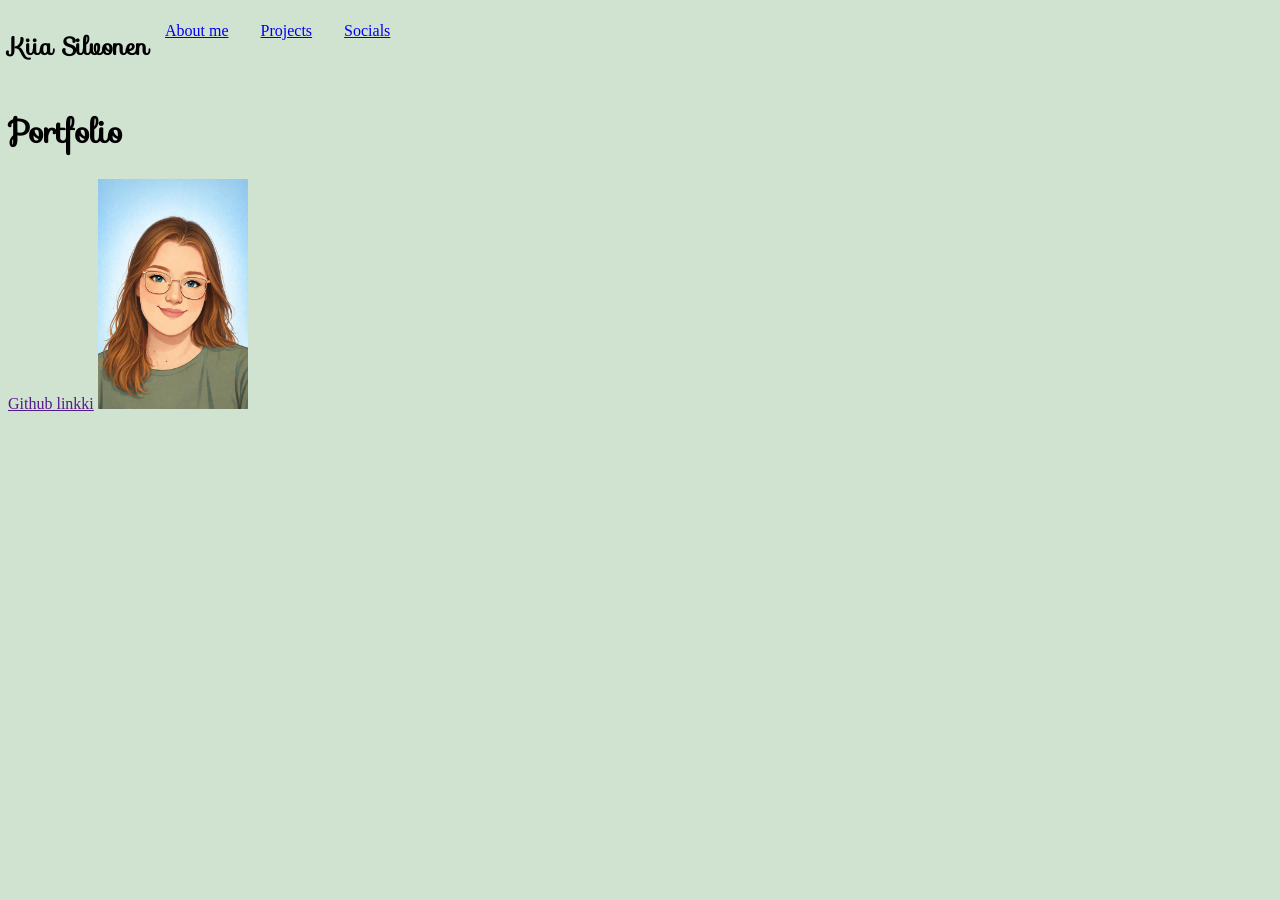
==== index.html @ 81e06928 "Setting up" ====
<!DOCTYPE html>
<html>
    <head>
        <title>KJKS</title>
        <link rel="stylesheet" href="css/main.css">
        <link rel="stylesheet" href="https://fonts.googleapis.com/css?family=Sofia">
    </head>
    <body>
        <nav class="navbar">
           <h1>Kiia Silvonen</h1>
           <ul>
            <li><a href="about.html">About me</a></li>
            <li><a href="projects.html">Projects</a></li>
            <li><a href="socials.html">Socials</a></li>
           </ul>
        </nav>
        <h1>Portfolio</h1>
        <a href="">Github linkki</a>
        <img src="profilePic.png" alt="Profile pic" width="150" height="230">
    </body>
</html>
---- css/main.css ----
body {
    background-color: #d0e2d0;
}
.navbar {
    display: flex;
}
ul {
    list-style-type: none;
    margin: 0;
    padding: 0;
    display: flex;
}
ul li a {
    display: block;
    padding: 14px 16px;
}

h1 {
    font-family: "Sofia", sans-serif;
}
a {

}
img{

}
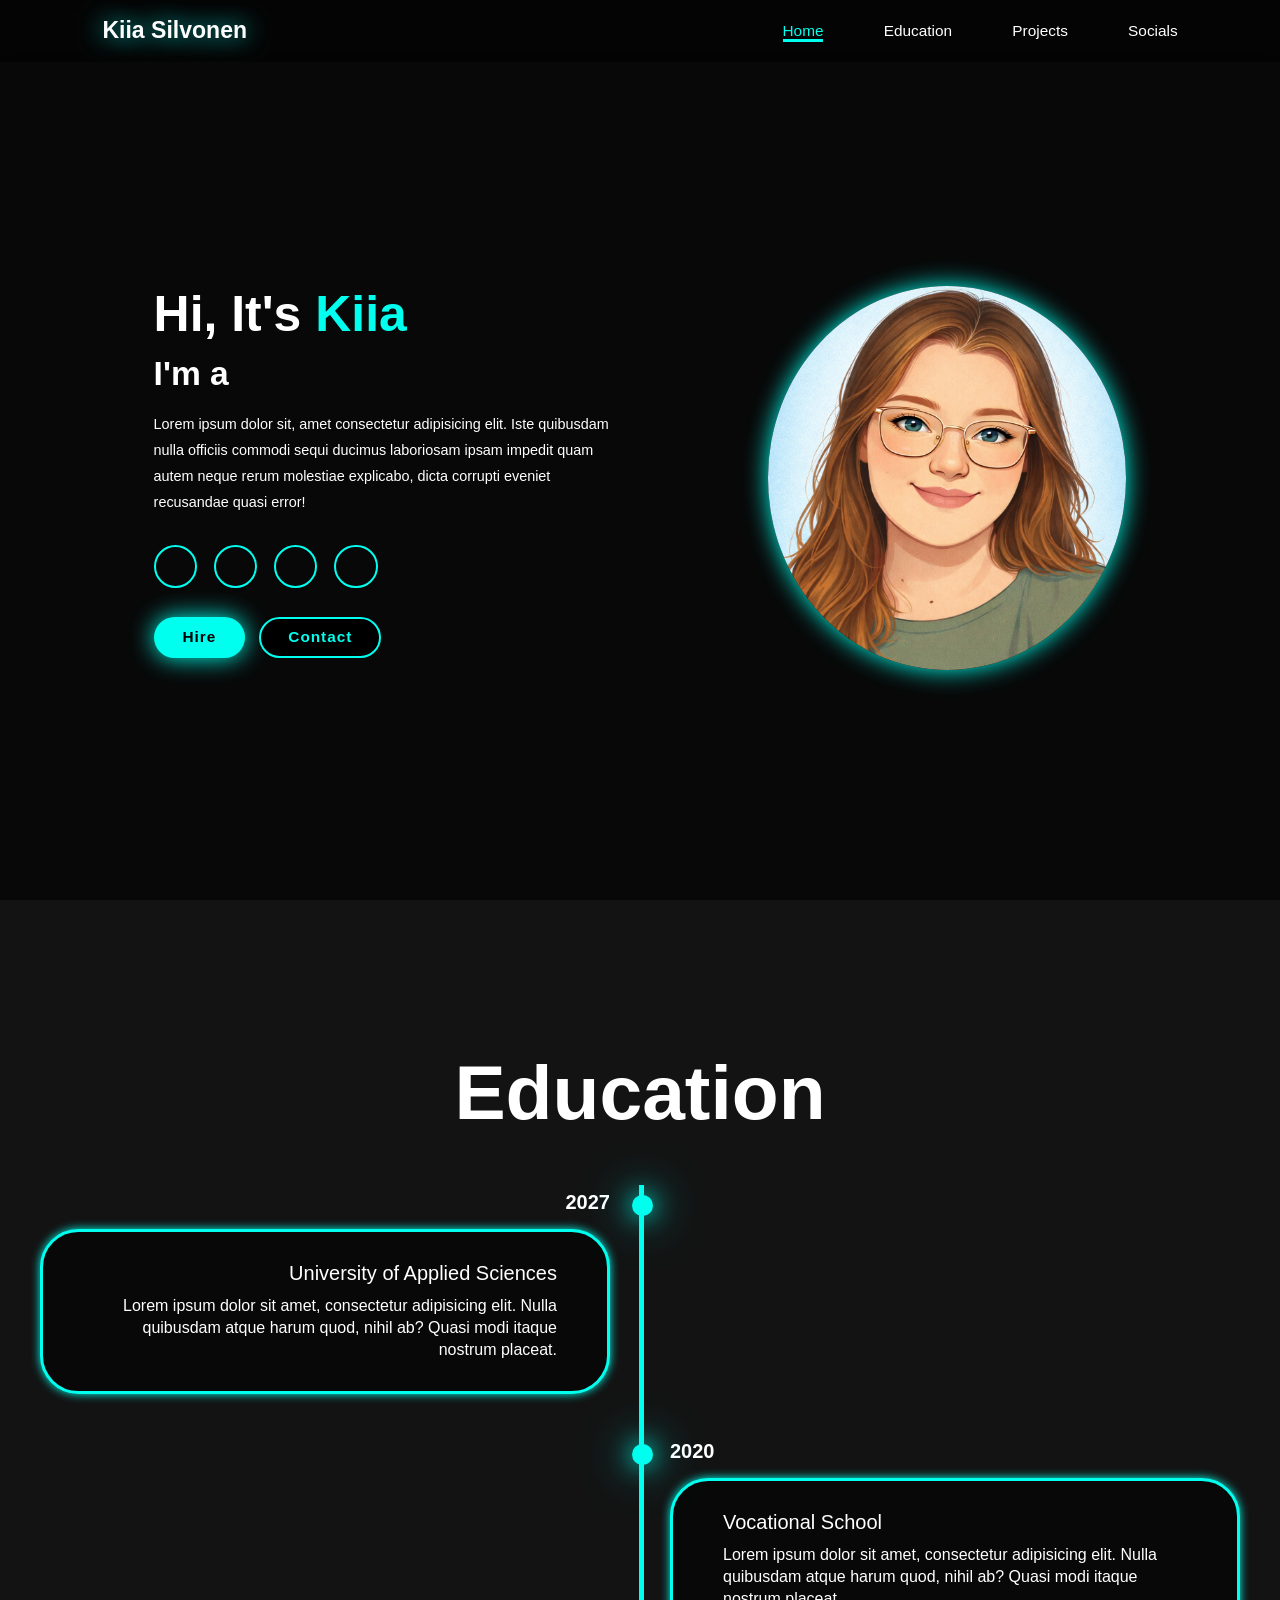
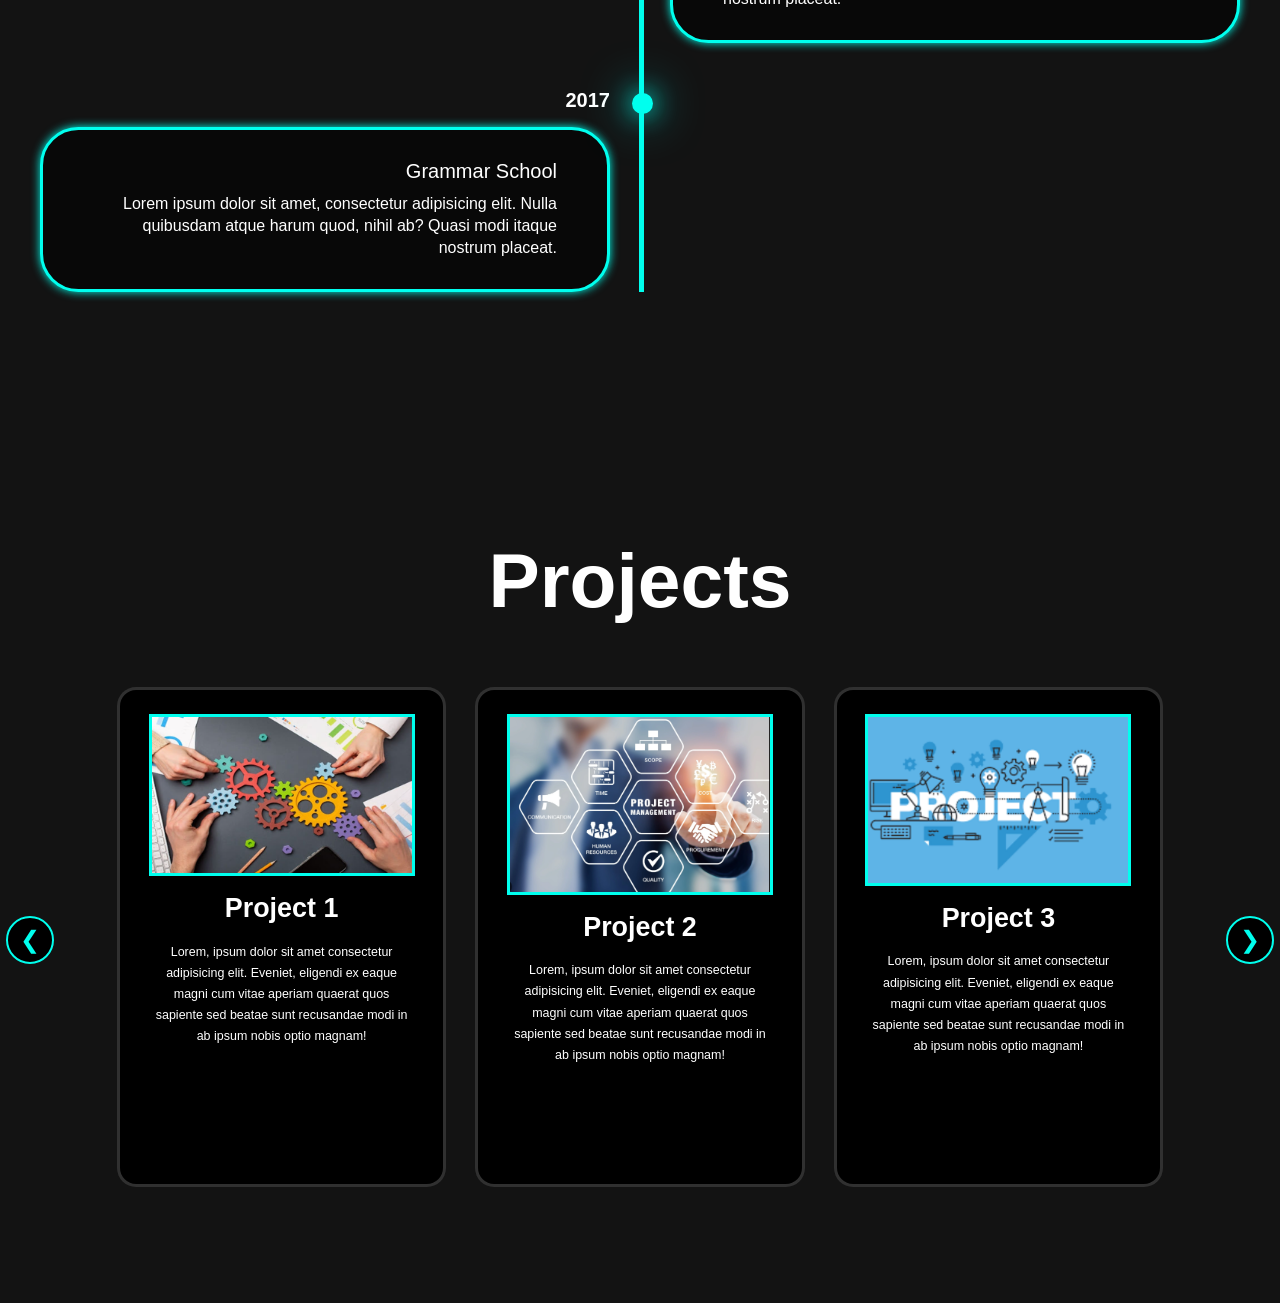
==== commit 2f9f2ae7: "update" ====
--- a/index.html
+++ b/index.html
@@ -1,21 +1,199 @@
 <!DOCTYPE html>
-<html>
-    <head>
-        <title>KJKS</title>
-        <link rel="stylesheet" href="css/main.css">
-        <link rel="stylesheet" href="https://fonts.googleapis.com/css?family=Sofia">
-    </head>
-    <body>
+<html lang="en">
+<head>
+    <meta charset="UTF-8">
+    <meta name="viewport" 
+    content="width=device-width, initial-scale=1.0">
+    <title>KJKS</title>
+    <link rel="stylesheet" href="style.css">
+    <link href="https://cdn.boxicons.com/3.0.8/fonts/basic/boxicons.min.css" rel="stylesheet">
+    <link href="https://cdn.boxicons.com/3.0.8/fonts/filled/boxicons-filled.min.css" rel="stylesheet">
+    <link href="https://cdn.boxicons.com/3.0.8/fonts/brands/boxicons-brands.min.css" rel="stylesheet">
+</head>
+<body>
+
+    <header class="header">
+        <a href="index.html" class="logo">Kiia Silvonen</a>
+
+        <i class="bx bx-menu" id="menu-icon"></i>
+
         <nav class="navbar">
-           <h1>Kiia Silvonen</h1>
-           <ul>
-            <li><a href="about.html">About me</a></li>
-            <li><a href="projects.html">Projects</a></li>
-            <li><a href="socials.html">Socials</a></li>
-           </ul>
+            <a href="index.html" class="active">Home</a>
+            <a href="#education">Education</a>
+            <a href="#projects">Projects</a>
+            <a href="#socials">Socials</a>
         </nav>
-        <h1>Portfolio</h1>
-        <a href="">Github linkki</a>
-        <img src="profilePic.png" alt="Profile pic" width="150" height="230">
-    </body>
+    </header>
+
+    <section class="home" id="home">
+        <div class="home-content">
+            <h1>Hi, It's <span>Kiia</span> </h1>
+            <h3 class="text-animation">I'm a <span></span></h3>
+            <p>Lorem ipsum dolor sit, amet consectetur 
+            adipisicing elit. Iste quibusdam nulla officiis 
+            commodi sequi ducimus laboriosam ipsam impedit quam 
+            autem neque rerum molestiae explicabo, dicta 
+            corrupti eveniet recusandae quasi error!</p>
+
+            <div class="social-icons">
+                <a href="#"><i class="bxl bx-linkedin"></i></a>
+                <a href="#"><i class="bxl bx-github"></i></a>
+                <a href="#"><i class="bxl bx-instagram-alt"></i></a>
+                <a href="#"><i class="bxl bx-facebook-circle"></i></a>
+            </div>
+
+            <div class="btn-group">
+                <a href="#" class="btn">Hire</a>
+                <a href="#contact" class="btn">Contact</a>
+            </div>
+        </div>
+
+        <div class="home-img">
+            <img src="profpic.jpg" alt="Profile Picture">
+        </div>
+    </section>
+
+    <section class="education" id="education">
+        <h2 class="heading">Education</h2>
+
+        <div class="timeline-items">
+
+            <div class="timeline-item">
+                <div class="timeline-dot"></div>
+                    <div class="timeline-date">2027</div>
+
+                    <div class="timeline-content">
+                        <h3>University of Applied Sciences</h3>
+                        <p>Lorem ipsum dolor sit amet, consectetur 
+                        adipisicing elit. Nulla quibusdam atque harum 
+                        quod, nihil ab? Quasi modi itaque nostrum 
+                        placeat.</p>
+                    </div>
+                
+            </div>
+
+            <div class="timeline-item">
+                <div class="timeline-dot"></div>
+                    <div class="timeline-date">2020</div>
+                    
+                    <div class="timeline-content">
+                        <h3>Vocational School</h3>
+                        <p>Lorem ipsum dolor sit amet, consectetur 
+                        adipisicing elit. Nulla quibusdam atque harum 
+                        quod, nihil ab? Quasi modi itaque nostrum 
+                        placeat.</p>
+                    </div>
+                
+            </div>
+
+            <div class="timeline-item">
+                <div class="timeline-dot"></div>
+                    <div class="timeline-date">2017</div>
+                    
+                    <div class="timeline-content">
+                        <h3>Grammar School</h3>
+                        <p>Lorem ipsum dolor sit amet, consectetur 
+                        adipisicing elit. Nulla quibusdam atque harum 
+                        quod, nihil ab? Quasi modi itaque nostrum 
+                        placeat.</p>
+                    </div>
+                
+            </div>
+        </div>
+    </section>
+
+    <section class="projects" id="projects">
+        <h2 class="heading">Projects</h2>
+
+        <div class="projects-box">
+            <div class="carousel">
+                <button class="carousel-btn prev">&#10094</button>
+
+                <div class="wrapper" id="projectWrapper">
+
+                    <div class="project-item">
+                        <img src="project1.png" alt="Picture of project">
+                        <h2>Project 1</h2>
+                        <div class="project-info">
+                            <p>Lorem, ipsum dolor sit amet consectetur 
+                            adipisicing elit. Eveniet, eligendi ex eaque 
+                            magni cum vitae aperiam quaerat quos sapiente 
+                            sed beatae sunt recusandae modi in ab ipsum 
+                            nobis optio magnam!</p>
+                        </div>
+                    </div>
+            
+                    <div class="project-item">
+                        <img src="project2.png" alt="Picture of project">
+                        <h2>Project 2</h2>
+                        <div class="project-info">
+                            <p>Lorem, ipsum dolor sit amet consectetur 
+                            adipisicing elit. Eveniet, eligendi ex eaque 
+                            magni cum vitae aperiam quaerat quos sapiente 
+                            sed beatae sunt recusandae modi in ab ipsum 
+                            nobis optio magnam!</p>
+                        </div>
+                    </div>
+            
+                    <div class="project-item">
+                        <img src="project3.png" alt="Picture of project">
+                        <h2>Project 3</h2>
+                        <div class="project-info">
+                            <p>Lorem, ipsum dolor sit amet consectetur 
+                            adipisicing elit. Eveniet, eligendi ex eaque 
+                            magni cum vitae aperiam quaerat quos sapiente 
+                            sed beatae sunt recusandae modi in ab ipsum 
+                            nobis optio magnam!</p>
+                        </div>
+                    </div>
+
+                    <div class="project-item">
+                        <img src="project1.png" alt="Picture of project">
+                        <h2>Project 4</h2>
+                        <div class="project-info">
+                            <p>Lorem, ipsum dolor sit amet consectetur 
+                            adipisicing elit. Eveniet, eligendi ex eaque 
+                            magni cum vitae aperiam quaerat quos sapiente 
+                            sed beatae sunt recusandae modi in ab ipsum 
+                            nobis optio magnam!</p>
+                        </div>
+                    </div>
+
+                    <div class="project-item">
+                        <img src="project2.png" alt="Picture of project">
+                        <h2>Project 5</h2>
+                        <div class="project-info">
+                            <p>Lorem, ipsum dolor sit amet consectetur 
+                            adipisicing elit. Eveniet, eligendi ex eaque 
+                            magni cum vitae aperiam quaerat quos sapiente 
+                            sed beatae sunt recusandae modi in ab ipsum 
+                            nobis optio magnam!</p>
+                        </div>
+                    </div>
+
+                    <div class="project-item">
+                        <img src="project3.png" alt="Picture of project">
+                        <h2>Project 6</h2>
+                        <div class="project-info">
+                            <p>Lorem, ipsum dolor sit amet consectetur 
+                            adipisicing elit. Eveniet, eligendi ex eaque 
+                            magni cum vitae aperiam quaerat quos sapiente 
+                            sed beatae sunt recusandae modi in ab ipsum 
+                            nobis optio magnam!</p>
+                        </div>
+                    </div>
+
+                    <button class="carousel-btn next">&#10095</button>
+                </div>
+            </div>
+
+        </div>
+    </section>
+
+
+
+
+
+    <script src="script.js"></script>
+</body>
 </html>
--- a/style.css
+++ b/style.css
@@ -0,0 +1,454 @@
+* {
+    margin: 0;
+    padding: 0;
+    box-sizing: border-box;
+    text-decoration: none;
+    border: none;
+    outline: none;
+    scroll-behavior: smooth;
+    font-family: "Poppins", sans-serif;
+}
+:root {
+    --bg-color: #080808;
+    --second-bg-color: #131313;
+    --text-color: white;
+    --main-color: #00ffee;
+
+    --fs-xl: 5.2rem;   /* isot otsikot */
+    --fs-lg: 3.2rem;   /* section otsikot */
+    --fs-md: 2.2rem;   /* pienet otsikot */
+    --fs-sm: 1.6rem;   /* normaali teksti */
+    --fs-xs: 1.4rem;   /* pieni teksti */
+}
+
+html {
+    font-size: 60%;
+    overflow-x: hidden;
+}
+body {
+    background: var(--bg-color);
+    color: var(--text-color);
+}
+.header{
+    position: fixed;
+    top: 0;
+    left: 0;
+    width: 100%;
+    padding: 1.8rem 8%;
+    background: rgba(0, 0, 0, 0.5);
+    backdrop-filter: blur(6px);
+    display: flex;
+    justify-content: space-between;
+    align-items: center;
+    z-index: 5;
+}
+.logo {
+    font-size: 2.4rem;
+    color: var(--text-color);
+    font-weight: 800;
+    cursor: pointer;
+    transition: 0.3 ease;
+    text-shadow: 0 0 25px var(--main-color);
+}
+.logo:hover {
+    transform: scale(1.1);
+}
+.navbar a {
+    font-size: 1.6rem;
+    color: var(--text-color);
+    margin-left: 6rem;
+    font-weight: 500;
+    transition: 0.3 ease;
+    border-bottom: 3px solid transparent;
+}
+.navbar a:hover,
+.navbar a.active {
+    color: var(--main-color);
+    border-bottom: 3px solid var(--main-color);
+}
+#menu-icon{
+    font-size: 3.6rem;
+    color: var(--main-color);
+    display: none;
+}
+
+section {
+    min-height: 100vh;
+    padding: 10rem 12% 10rem;
+}
+.home {
+    display: flex;
+    align-items: center;
+    justify-content: center;
+    gap: 15rem;
+}
+.home-content {
+    display: flex;
+    flex-direction: column;
+    align-items: baseline;
+    text-align: left;
+    justify-content: center;
+    margin-top: 3rem;
+}
+.home-content h1 {
+    font-size: var(--fs-xl);
+    font-weight: 700;
+    margin-top: 1.5rem;
+    line-height: 1.2;
+}
+span {
+    color: var(--main-color);
+}
+.logo span {
+    color: var(--main-color);
+}
+.home-content h3 {
+    margin-bottom: 2rem;
+    margin-top: 1rem;
+    font-size: 3.5rem;
+}
+
+.home-img {
+    border-radius: 50%;
+}
+.home-img img {
+    position: relative;
+    top: 3rem;
+    width: 28vw;
+    height: 30vw;
+    border-radius: 50%;
+    box-shadow: 0 0 25px var(--main-color);
+    cursor: pointer;
+    transition: 0.4s ease-in-out;
+}
+.home-img img:hover {
+    box-shadow: 0 0 25px var(--main-color),
+                0 0 50px var(--main-color),
+                0 0 100px var(--main-color);
+}
+.home-content p {
+    font-size: 1.5rem;
+    font-weight: 500;
+    line-height: 1.8;
+    max-width: 1000px;
+}
+.social-icons a {
+    display: inline-flex;
+    justify-content: center;
+    align-items: center;
+    width: 4.5rem;
+    height: 4.5rem;
+    background: transparent;
+    border: 2px solid var(--main-color);
+    font-size: 2.5rem;
+    border-radius: 50%;
+    color: var(--main-color);
+    margin: 3rem 1.5rem 3rem 0;
+    transition: 0.3s ease-in-out;
+}
+.social-icons a:hover {
+    color: var(--text-color);
+    transform: scale(1.3)translateY(-5px);
+    box-shadow: 0 0 25px var(--main-color);
+    background-color: var(--main-color);
+}
+.btn {
+    display: inline-block;
+    padding: 1rem 2.8rem;
+    background: var(--main-color);
+    box-shadow: 0 0 25px var(--main-color);
+    border-radius: 4rem;
+    font-size: 1.6rem;
+    color: black;
+    border: 2px solid transparent;
+    letter-spacing: 0.1rem;
+    font-weight: 600;
+    transition: 0.3s ease-in-out;
+    cursor: pointer;
+}
+.btn:hover {
+    transform: scale(1.05);
+    box-shadow: 0 0 50px var(--main-color);
+}
+.btn-group {
+    display: flex;
+    align-items: center;
+    gap: 1.5rem;
+}
+.btn-group a:nth-of-type(2){
+    background-color: black;
+    color: var(--main-color);
+    border: 2px solid var(--main-color);
+    box-shadow: 0 0 25px transparent;
+}
+.btn-group a:nth-of-type(2):hover {
+    box-shadow: 0 0 25px var(--main-color);
+    background-color: var(--main-color);
+    color: black;
+}
+.text-animation {
+    font-size: 34px;
+    font-weight: 600;
+    min-width: 280px;
+}
+.text-animation span {
+    position: relative;
+}
+.text-animation span::before {
+    content: "Web Developer";
+    color: var(--main-color);
+    animation: words 20s infinite;
+}
+.text-animation span::after {
+    content: "";
+    background-color: var(--bg-color);
+    position: absolute;
+    width: calc(100% + 8px);
+    height: 100%;
+    border-left: 3px solid var(--bg-color);
+    right: -8px;
+    animation: cursor 0.6s infinite, typing 20s steps(14) infinite;
+}
+@keyframes cursor {
+    to{
+        border-left: 2px solid var(--main-color);
+    }
+}
+@keyframes words {
+    0%,
+    20%{
+        content: "Frontend Designer";
+    }
+    21%,
+    40%{
+        content: "Web Designer";
+    }
+    41%,
+    60%{
+        content: "UI / UX Designer"; 
+    }
+    61%,
+    80%{
+        content: "Web Developer";
+    }
+    81%,
+    100%{
+        content: "Software Tester";
+    }
+}
+@keyframes typing{
+    10%,
+    15%,
+    30%,
+    35%,
+    50%,
+    55%,
+    70%,
+    75%,
+    90%,
+    95%{
+        width: 0;
+    }
+    5%,
+    20%,
+    25%,
+    40%,
+    45%,
+    60%,
+    65%,
+    80%,
+    85%{
+        width: calc(100% + 8px);
+    }
+}
+
+.heading {
+    font-size: 8rem;
+    text-align: center;
+    margin: 5rem 0;
+}
+.education {
+    padding: 100px 15px;
+    background: var(--second-bg-color);
+}
+.education h2 {
+    margin-bottom: 5rem;
+}
+.timeline-items {
+    max-width: 1200px;
+    margin: auto;
+    display: flex;
+    flex-wrap: wrap;
+    position: relative;
+}
+.timeline-items::before {
+    content: "";
+    position: absolute;
+    width: 5px;
+    height: 100%;
+    background-color: var(--main-color);
+    left: calc(50% - 1px);
+}
+.timeline-item{
+    margin-bottom: 40px;
+    width: 100%;
+    position: relative;
+}
+.timeline-item:last-child {
+    margin-bottom: 0;
+}
+.timeline-item:nth-child(odd) {
+    padding-right: calc(50% + 30px);
+    text-align: right;
+}
+.timeline-item:nth-child(even) {
+    padding-left: calc(50% + 30px);
+}
+.timeline-dot {
+    height: 21px;
+    width: 21px;
+    background-color: var(--main-color);
+    box-shadow: 0 0 25px var(--main-color),
+                0 0 50px var(--main-color);
+    position: absolute;
+    left: calc(50% - 8px);
+    border-radius: 50%;
+    top: 10px;
+}
+.timeline-date {
+    font-size: 20px;
+    font-weight: 800;
+    color: white;
+    margin: 6px 0 15px;
+}
+.timeline-content {
+    background-color: var(--bg-color);
+    border: 3px solid var(--main-color);
+    padding: 30px 50px;
+    border-radius: 4rem;
+    box-shadow: 0 0 10px var(--main-color);
+    cursor: pointer;
+    transition: 0.3s ease-in-out;
+}
+.timeline-content:hover {
+    transform: scale(1.05);
+    box-shadow: 0 0 25px var(--main-color);
+}
+.timeline-content h3 {
+    font-size: 20px;
+    color: white;
+    margin: 0 0 10px;
+    font-weight: 500;
+}
+.timeline-content p {
+    color: white;
+    font-size: 16px;
+    font-weight: 300;
+    line-height: 22px;
+}
+
+::-webkit-scrollbar {
+    width: 15px;
+}
+::-webkit-scrollbar-thumb {
+    background-color: var(--main-color);
+}
+::-webkit-scrollbar-track {
+    background-color: var(--bg-color);
+    width: 50px;
+}
+
+.projects {
+    background: var(--second-bg-color);
+    padding: 10rem 2% 10rem;
+}
+.projects-box {
+    display: flex;
+    flex-direction: column;
+    align-items: center;
+    width: 100%;
+}
+.projects .heading {
+    margin-bottom: 5rem;
+}
+.carousel {
+    position: relative;
+    width: 100%;
+    max-width: 1700px;
+    margin: 0 auto;
+    padding: 0 8rem;
+    overflow: visible;
+}
+.wrapper {
+    display: flex;
+    gap: 3rem;
+    overflow-x: hidden;
+    overflow-y: visible;
+    scroll-behavior: smooth;
+    width: 100%;
+    align-items: stretch;
+    padding: 1.5rem 1.5rem 2rem;
+}
+.project-item {
+    flex: 0 0 calc((100% - 6rem) / 3);
+    min-height: 500px;
+    background: black;
+    border: 3px solid rgba(238, 238, 238, 0.2);
+    border-radius: 2rem;
+    padding: 2.5rem 3rem 3rem;
+    cursor: pointer;
+    display: flex;
+    flex-direction: column;
+    align-items: center;
+    justify-content: flex-start;
+    text-align: center;
+    gap: 1.8rem;
+    color: white;
+    transition: border-color 0.3s ease, box-shadow 0.3s ease, transform 0.3s ease;
+    flex-shrink: 0;
+    overflow: hidden;
+}
+.project-item:hover {
+    border-color: var(--main-color);
+    transform: translateY(-6px);
+    box-shadow: 0 0 25px rgba(0, 255, 238, 0.35);
+}
+.project-item h2 {
+    font-size: 2.8rem;
+}
+.projects-box img {
+    width: 100%;
+    border: 3px solid var(--main-color);
+}
+.project-item p {
+    font-size: 1.3rem;
+    line-height: 1.7;
+}
+.carousel-btn {
+    position: absolute;
+    top: 50%;
+    transform: translateY(-50%);
+    background: black;
+    color: var(--main-color);
+    border: 2px solid var(--main-color);
+    width: 5rem;
+    height: 5rem;
+    border-radius: 50%;
+    font-size: 2.5rem;
+    cursor: pointer;
+    z-index: 20;
+    display: flex;
+    align-items: center;
+    justify-content: center;
+}
+.carousel-btn.prev {
+    left: -2rem;
+}
+.carousel-btn.next {
+    right: -2rem;
+}
+.carousel-btn:hover {
+    background: var(--main-color);
+    color: black;
+    box-shadow: 0 0 25px var(--main-color);
+}
